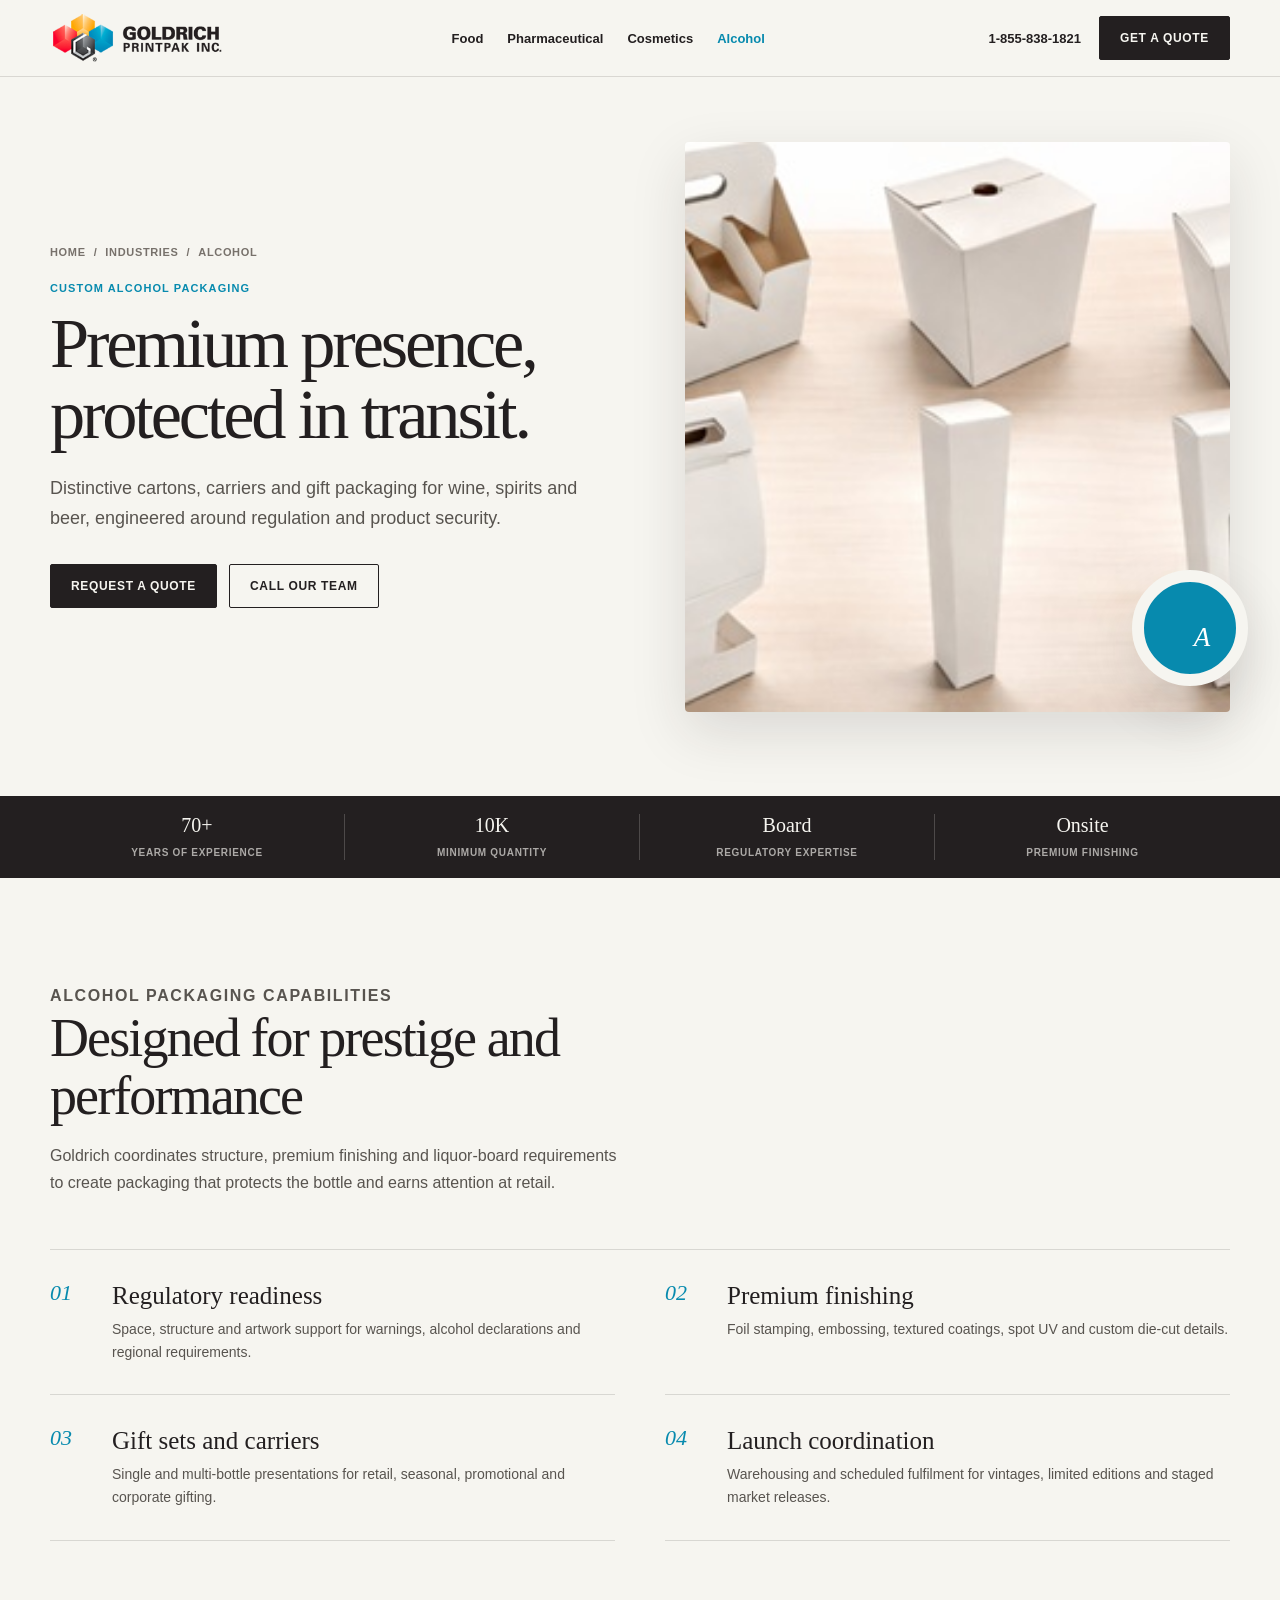
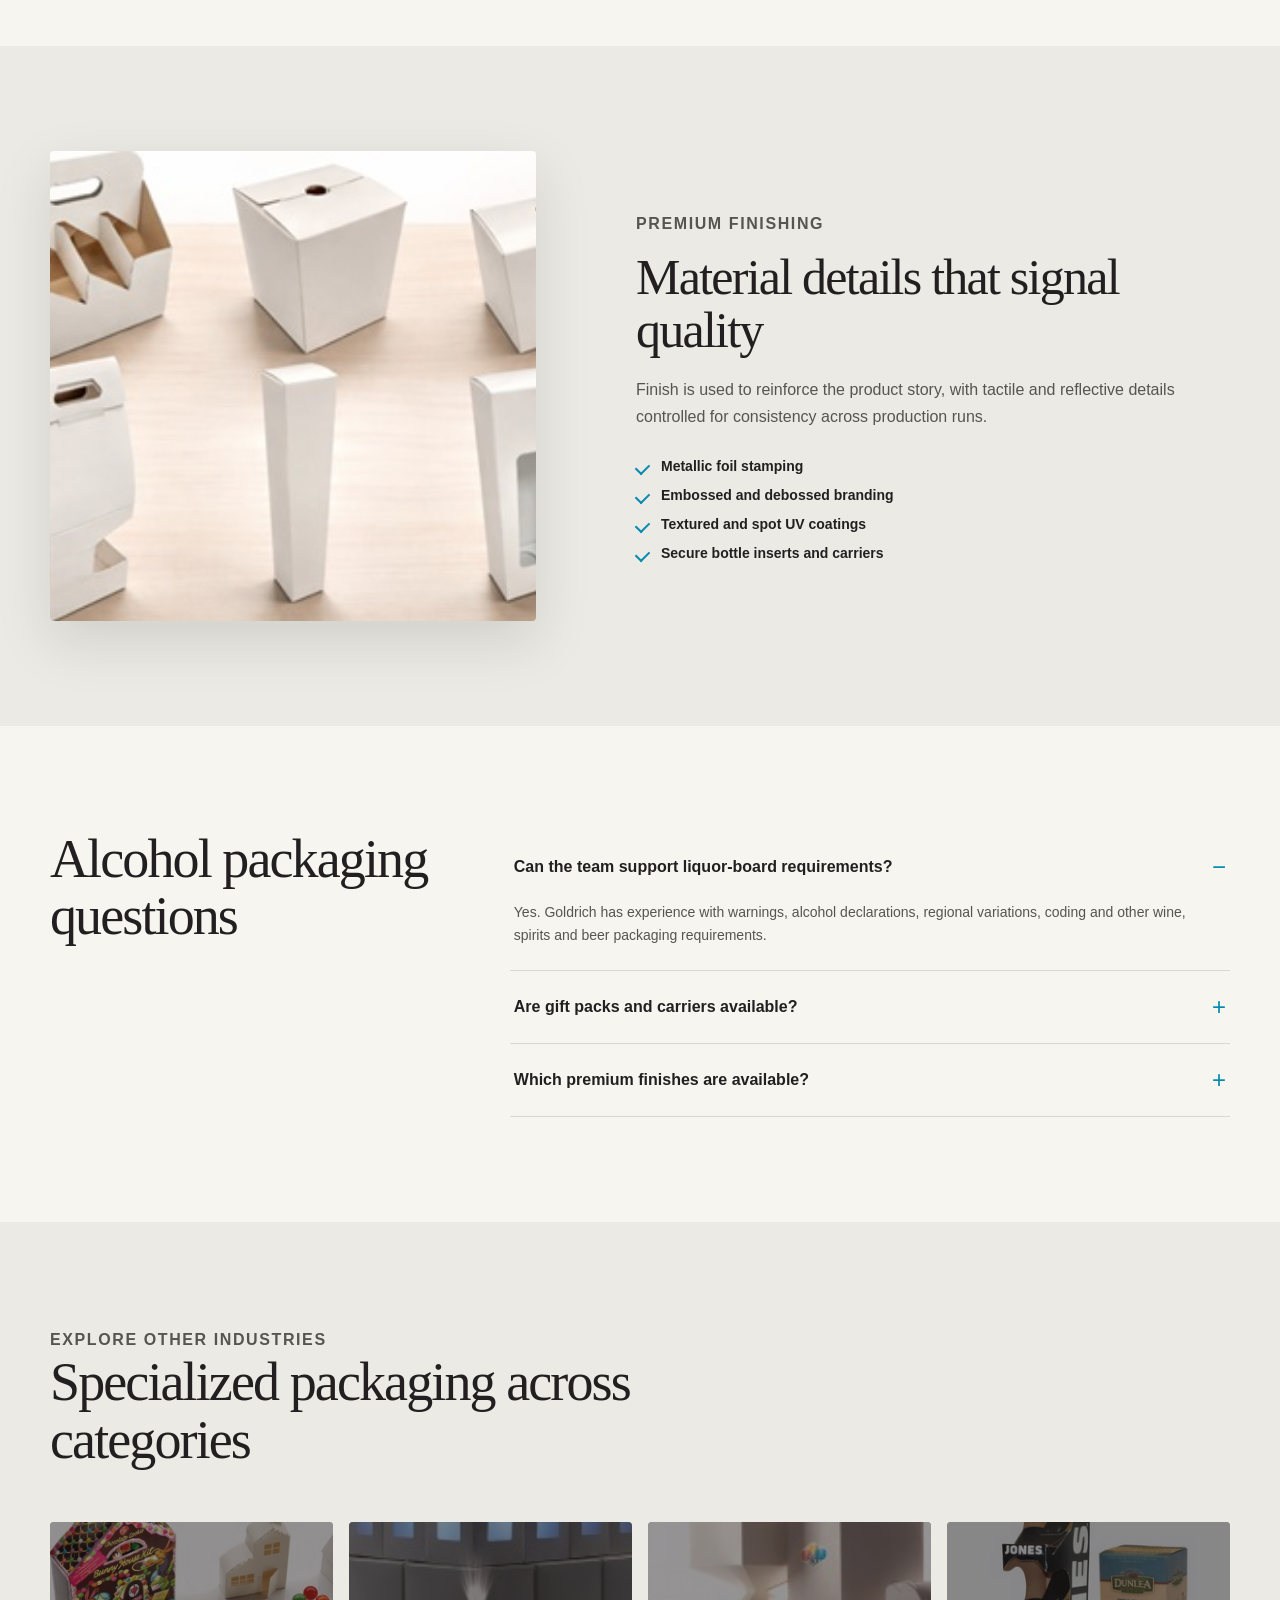
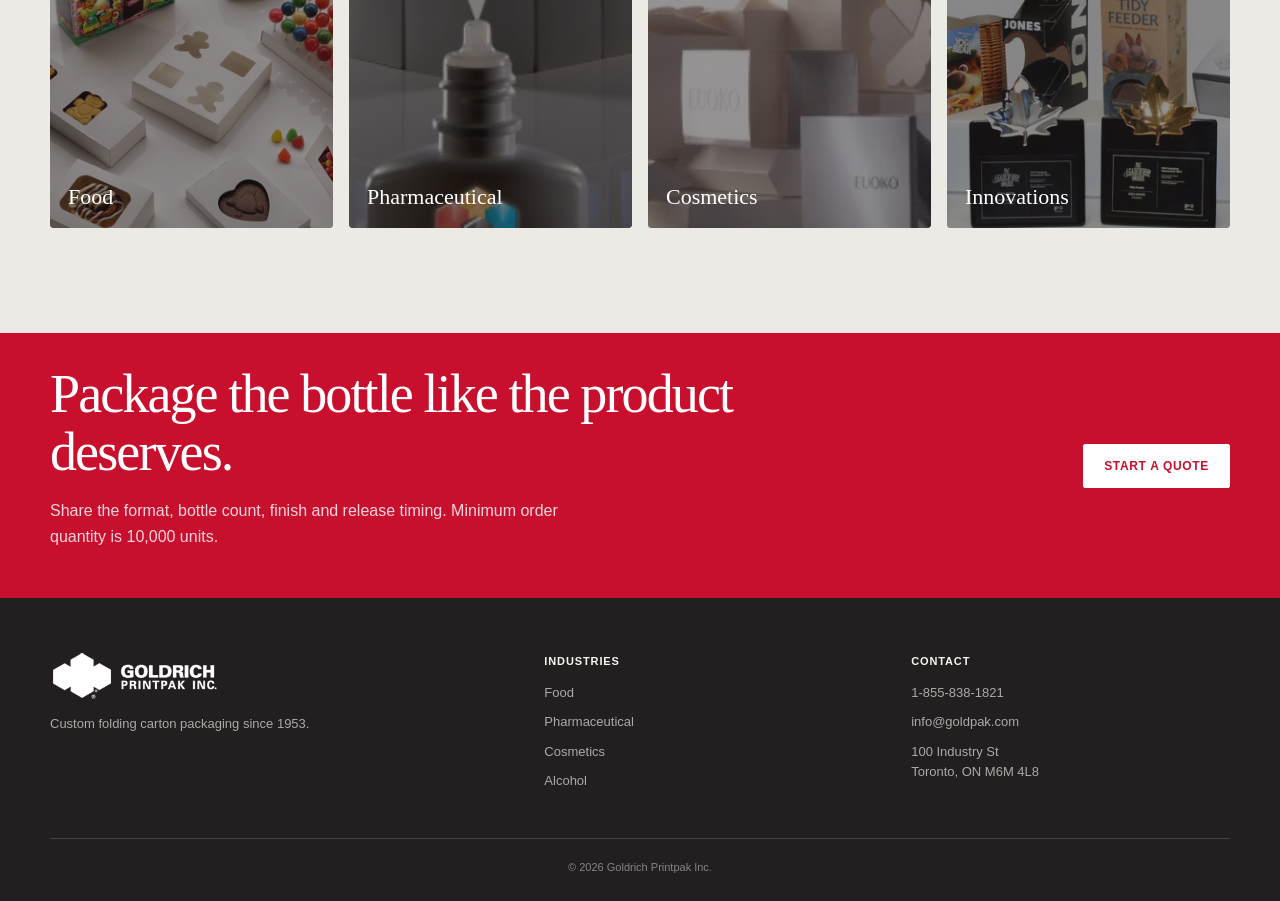
==== industries/alcohol.html @ 0e59e4ad "Add dedicated industry pages" ====
<!doctype html><html lang="en"><head><meta charset="utf-8"><meta name="viewport" content="width=device-width,initial-scale=1"><meta name="description" content="Premium custom wine, spirits and beer cartons, carriers and gift packaging from Goldrich Printpak in Toronto."><title>Alcohol Packaging | Goldrich Printpak</title><link rel="stylesheet" href="industry.css"></head><body>
<header class="header"><div class="shell nav"><a href="../index.html" aria-label="Goldrich Printpak home"><img class="logo" src="../assets/logo.jpg" alt="Goldrich Printpak Inc." width="300" height="90"></a><nav class="links" aria-label="Industry navigation"><a href="food.html">Food</a><a href="pharmaceutical.html">Pharmaceutical</a><a href="cosmetics.html">Cosmetics</a><a class="current" href="alcohol.html">Alcohol</a></nav><div class="actions"><a class="phone" href="tel:18558381821">1-855-838-1821</a><a class="button" href="../index.html#quote">Get a quote</a><button class="menu" type="button" aria-label="Open navigation" aria-expanded="false"><span></span><span></span><span></span></button></div></div></header>
<main><section class="industry-hero"><div class="shell hero-grid"><div><div class="breadcrumb"><a href="../index.html">Home</a><span>/</span><a href="../index.html#industries">Industries</a><span>/</span><span>Alcohol</span></div><p class="kicker">Custom alcohol packaging</p><h1>Premium presence, protected in transit.</h1><p class="lead">Distinctive cartons, carriers and gift packaging for wine, spirits and beer, engineered around regulation and product security.</p><div class="hero-actions"><a class="button" href="../index.html#quote">Request a quote</a><a class="button outline" href="tel:18558381821">Call our team</a></div></div><div class="hero-media"><img src="../assets/alcohol_packaging.jpg" alt="Goldrich custom alcohol packaging" width="474" height="242"><span class="hero-note">A</span></div></div></section>
<section class="proof"><div class="shell"><div class="proof-item"><strong>70+</strong><span>Years of experience</span></div><div class="proof-item"><strong>10K</strong><span>Minimum quantity</span></div><div class="proof-item"><strong>Board</strong><span>Regulatory expertise</span></div><div class="proof-item"><strong>Onsite</strong><span>Premium finishing</span></div></div></section>
<section class="section"><div class="shell"><div class="section-head"><p class="eyebrow">Alcohol packaging capabilities</p><h2>Designed for prestige and performance</h2><p>Goldrich coordinates structure, premium finishing and liquor-board requirements to create packaging that protects the bottle and earns attention at retail.</p></div><div class="capabilities"><article class="capability"><span class="number">01</span><div><h3>Regulatory readiness</h3><p>Space, structure and artwork support for warnings, alcohol declarations and regional requirements.</p></div></article><article class="capability"><span class="number">02</span><div><h3>Premium finishing</h3><p>Foil stamping, embossing, textured coatings, spot UV and custom die-cut details.</p></div></article><article class="capability"><span class="number">03</span><div><h3>Gift sets and carriers</h3><p>Single and multi-bottle presentations for retail, seasonal, promotional and corporate gifting.</p></div></article><article class="capability"><span class="number">04</span><div><h3>Launch coordination</h3><p>Warehousing and scheduled fulfilment for vintages, limited editions and staged market releases.</p></div></article></div></div></section>
<section class="section soft"><div class="shell feature"><img src="../assets/alcohol_packaging.jpg" alt="Printed folding carton for an alcohol product" width="474" height="242" loading="lazy"><div class="feature-copy"><p class="eyebrow">Premium finishing</p><h2>Material details that signal quality</h2><p>Finish is used to reinforce the product story, with tactile and reflective details controlled for consistency across production runs.</p><ul class="check-list"><li>Metallic foil stamping</li><li>Embossed and debossed branding</li><li>Textured and spot UV coatings</li><li>Secure bottle inserts and carriers</li></ul></div></div></section>
<section class="section"><div class="shell faq-grid"><h2>Alcohol packaging questions</h2><div class="faqs"><details open><summary>Can the team support liquor-board requirements?</summary><p>Yes. Goldrich has experience with warnings, alcohol declarations, regional variations, coding and other wine, spirits and beer packaging requirements.</p></details><details><summary>Are gift packs and carriers available?</summary><p>Yes. Options include single and multi-bottle cartons, carriers, seasonal gift sets and promotional packaging designed for product security.</p></details><details><summary>Which premium finishes are available?</summary><p>Capabilities include embossing, debossing, foil stamping, textured coatings, spot UV and custom die-cut structures.</p></details></div></div></section>
<section class="section soft"><div class="shell"><div class="section-head"><p class="eyebrow">Explore other industries</p><h2>Specialized packaging across categories</h2></div><div class="related"><a href="food.html"><img src="../assets/food-showcase.png" alt="Food packaging"><span>Food</span></a><a href="pharmaceutical.html"><img src="../assets/pharmaceutical_packaging.jpg" alt="Pharmaceutical packaging"><span>Pharmaceutical</span></a><a href="cosmetics.html"><img src="../assets/cosmetics_packaging.jpg" alt="Cosmetics packaging"><span>Cosmetics</span></a><a href="../index.html#innovations"><img src="../assets/awards-showcase.png" alt="Award-winning packaging"><span>Innovations</span></a></div></div></section>
<section class="cta"><div class="shell"><div><h2>Package the bottle like the product deserves.</h2><p>Share the format, bottle count, finish and release timing. Minimum order quantity is 10,000 units.</p></div><a class="button" href="../index.html#quote">Start a quote</a></div></section></main>
<footer><div class="shell"><div class="footer-grid"><div class="footer-brand"><img class="footer-logo" src="../assets/logo.jpg" alt="Goldrich Printpak"><p>Custom folding carton packaging since 1953.</p></div><div><h3>Industries</h3><a href="food.html">Food</a><a href="pharmaceutical.html">Pharmaceutical</a><a href="cosmetics.html">Cosmetics</a><a href="alcohol.html">Alcohol</a></div><div><h3>Contact</h3><a href="tel:18558381821">1-855-838-1821</a><a href="mailto:info@goldpak.com">info@goldpak.com</a><address>100 Industry St<br>Toronto, ON M6M 4L8</address></div></div><div class="copyright">© <span id="year"></span> Goldrich Printpak Inc.</div></div></footer><script src="industry.js"></script></body></html>
---- industries/industry.css ----
:root{--ink:#231f20;--muted:#58544f;--paper:#f6f5f0;--soft:#ebeae4;--white:#fdfcf9;--cyan:#078aae;--amber:#e99a1a;--red:#c8102e;--line:rgba(35,31,32,.14);--max:1180px;--shadow:0 20px 55px rgba(35,31,32,.13)}
*{box-sizing:border-box}html{scroll-behavior:smooth;scroll-padding-top:88px}body{margin:0;background:var(--paper);color:var(--ink);font-family:Arial,"Helvetica Neue",sans-serif;-webkit-font-smoothing:antialiased}img{display:block;max-width:100%}a{color:inherit;text-decoration:none}button{font:inherit}::selection{background:var(--amber);color:var(--ink)}:focus-visible{outline:3px solid var(--cyan);outline-offset:3px}.shell{width:min(calc(100% - 80px),var(--max));margin-inline:auto}
.header{position:fixed;inset:0 0 auto;z-index:20;border-bottom:1px solid var(--line);background:rgba(246,245,240,.94);backdrop-filter:blur(12px);transition:transform .36s cubic-bezier(.16,1,.3,1),box-shadow .25s}.header.hidden{transform:translateY(calc(-100% - 2px))}.header.scrolled{box-shadow:0 8px 26px rgba(35,31,32,.08)}.nav{height:76px;display:grid;grid-template-columns:auto 1fr auto;align-items:center;gap:32px}.logo{width:178px;height:54px;object-fit:contain;object-position:left}.links{display:flex;justify-content:center;gap:24px}.links a,.phone{font-size:13px;font-weight:700}.links a:hover,.links a.current{color:var(--cyan)}.actions{display:flex;align-items:center;gap:18px}.button{display:inline-flex;min-height:44px;align-items:center;justify-content:center;border:1.5px solid var(--ink);border-radius:2px;background:var(--ink);padding:0 20px;color:var(--paper);font-size:12px;font-weight:800;letter-spacing:.055em;text-transform:uppercase;white-space:nowrap;transition:.2s}.button:hover{border-color:var(--cyan);background:var(--cyan)}.menu{display:none;width:44px;height:44px;border:1px solid var(--line);background:transparent}.menu span{display:block;width:20px;height:2px;margin:4px auto;background:var(--ink)}
.breadcrumb{display:flex;gap:8px;margin-bottom:24px;color:#77716b;font-size:11px;font-weight:700;letter-spacing:.06em;text-transform:uppercase}.breadcrumb a:hover{color:var(--cyan)}.industry-hero{padding:142px 0 84px}.hero-grid{display:grid;grid-template-columns:1fr 1fr;align-items:center;gap:clamp(48px,7vw,92px)}.kicker{margin:0 0 14px;color:var(--cyan);font-size:11px;font-weight:800;letter-spacing:.1em;text-transform:uppercase}h1{max-width:660px;margin:0 0 24px;font-family:Georgia,serif;font-size:clamp(48px,5.5vw,74px);font-weight:400;letter-spacing:-.045em;line-height:1.01}.lead{max-width:59ch;margin:0 0 30px;color:var(--muted);font-size:18px;line-height:1.65}.hero-actions{display:flex;flex-wrap:wrap;gap:12px}.button.outline{background:transparent;color:var(--ink)}.button.outline:hover{background:rgba(35,31,32,.06);border-color:var(--ink)}.hero-media{position:relative}.hero-media img{width:100%;height:570px;border-radius:4px;object-fit:cover;box-shadow:var(--shadow)}.hero-media:after{content:"";position:absolute;right:-18px;bottom:26px;width:92px;height:92px;border:12px solid var(--paper);border-radius:50%;background:var(--cyan);box-shadow:var(--shadow)}.hero-note{position:absolute;z-index:1;right:7px;bottom:59px;width:42px;color:white;font-family:Georgia,serif;font-size:27px;font-style:italic;text-align:center}
.proof{background:var(--ink);color:var(--paper)}.proof .shell{min-height:82px;display:grid;grid-template-columns:repeat(4,1fr);align-items:center}.proof-item{border-right:1px solid rgba(246,245,240,.2);padding:0 26px;text-align:center}.proof-item:last-child{border:0}.proof strong{display:block;margin-bottom:5px;font-family:Georgia,serif;font-size:20px;font-weight:400}.proof span{color:rgba(246,245,240,.65);font-size:10px;font-weight:700;letter-spacing:.07em;text-transform:uppercase}
.section{padding:105px 0}.section.soft{background:var(--soft)}.section-head{max-width:740px;margin-bottom:52px}.eyebrow{margin:0 0 14px;color:var(--cyan);font-size:11px;font-weight:800;letter-spacing:.1em;text-transform:uppercase}h2{margin:0 0 18px;font-family:Georgia,serif;font-size:clamp(38px,4.5vw,54px);font-weight:400;letter-spacing:-.035em;line-height:1.07}.section-head p{max-width:64ch;margin:0;color:var(--muted);font-size:16px;line-height:1.68}.capabilities{display:grid;grid-template-columns:repeat(2,1fr);gap:0 50px;border-top:1px solid var(--line)}.capability{display:grid;grid-template-columns:46px 1fr;gap:16px;border-bottom:1px solid var(--line);padding:30px 0}.number{color:var(--cyan);font-family:Georgia,serif;font-size:22px;font-style:italic}.capability h3{margin:2px 0 8px;font-family:Georgia,serif;font-size:25px;font-weight:400}.capability p{margin:0;color:var(--muted);font-size:14px;line-height:1.65}
.feature{display:grid;grid-template-columns:.9fr 1.1fr;align-items:center;gap:clamp(50px,8vw,100px)}.feature img{width:100%;height:470px;border-radius:4px;object-fit:cover;box-shadow:var(--shadow)}.feature-copy h2{font-size:clamp(38px,4vw,50px)}.feature-copy>p{color:var(--muted);font-size:16px;line-height:1.7}.check-list{display:grid;gap:13px;margin:28px 0 0;padding:0;list-style:none}.check-list li{position:relative;padding-left:25px;font-size:14px;font-weight:700}.check-list li:before{content:"";position:absolute;top:5px;left:0;width:11px;height:7px;border-bottom:2px solid var(--cyan);border-left:2px solid var(--cyan);transform:rotate(-45deg)}
.faq-grid{display:grid;grid-template-columns:.7fr 1.3fr;gap:72px}.faq-grid h2{position:sticky;top:110px}.faqs details{border-bottom:1px solid var(--line)}.faqs summary{display:flex;align-items:center;justify-content:space-between;gap:20px;padding:22px 4px;font-size:16px;font-weight:700;cursor:pointer;list-style:none}.faqs summary::-webkit-details-marker{display:none}.faqs summary:after{content:"+";color:var(--cyan);font-size:24px;font-weight:400}.faqs details[open] summary:after{content:"−"}.faqs p{margin:-2px 0 22px;padding:0 40px 0 4px;color:var(--muted);font-size:14px;line-height:1.7}
.related{display:grid;grid-template-columns:repeat(4,1fr);gap:16px}.related a{position:relative;min-height:165px;overflow:hidden;border-radius:4px;background:var(--ink);color:white}.related img{width:100%;height:100%;object-fit:cover;opacity:.52;transition:transform .5s,opacity .3s}.related a:hover img{transform:scale(1.04);opacity:.4}.related span{position:absolute;right:18px;bottom:18px;left:18px;font-family:Georgia,serif;font-size:22px}
.cta{background:var(--red);color:white}.cta .shell{min-height:265px;display:flex;align-items:center;justify-content:space-between;gap:60px}.cta h2{max-width:710px;margin:0;color:white}.cta p{max-width:560px;color:rgba(255,255,255,.82);line-height:1.6}.cta .button{border-color:white;background:white;color:var(--red)}.cta .button:hover{background:transparent;color:white}
footer{background:var(--ink);padding:52px 0 28px;color:var(--paper)}.footer-grid{display:grid;grid-template-columns:1.4fr 1fr 1fr;gap:48px}.footer-logo{width:174px;height:52px;object-fit:contain;object-position:left;filter:brightness(0) invert(1);margin-bottom:12px}.footer-grid p,.footer-grid a,.footer-grid address{display:block;margin:0 0 9px;color:rgba(246,245,240,.65);font-size:13px;font-style:normal;line-height:1.55}.footer-grid h3{margin:5px 0 16px;color:var(--paper);font-size:11px;letter-spacing:.08em;text-transform:uppercase}.copyright{margin-top:38px;border-top:1px solid rgba(246,245,240,.16);padding-top:22px;color:rgba(246,245,240,.48);font-size:11px;text-align:center}
@media(max-width:980px){.shell{width:min(calc(100% - 48px),var(--max))}.phone{display:none}.hero-grid{gap:40px}.related{grid-template-columns:repeat(2,1fr)}}
@media(max-width:780px){body.menu-open{overflow:hidden}.shell{width:min(calc(100% - 32px),var(--max))}.nav{height:68px;grid-template-columns:1fr auto}.logo{width:148px;height:46px}.menu{display:block}.actions .button{display:none}.links{position:fixed;inset:68px 0 auto;display:grid;gap:0;border-bottom:1px solid var(--line);background:var(--paper);padding:10px 16px 20px;opacity:0;pointer-events:none;transform:translateY(-12px);transition:.25s}.menu-open .links{opacity:1;pointer-events:auto;transform:none}.links a{border-bottom:1px solid var(--line);padding:16px 4px}.industry-hero{padding:110px 0 70px}.hero-grid,.feature,.faq-grid{grid-template-columns:1fr}.hero-media img{height:450px}.proof .shell{grid-template-columns:repeat(2,1fr);padding:12px 0}.proof-item{border-bottom:1px solid rgba(246,245,240,.2);padding:18px 10px}.proof-item:nth-child(2){border-right:0}.proof-item:nth-child(3){border-bottom:0}.section{padding:80px 0}.capabilities{grid-template-columns:1fr}.faq-grid{gap:28px}.faq-grid h2{position:static}.cta .shell{align-items:flex-start;flex-direction:column;padding-block:65px;gap:24px}.footer-grid{grid-template-columns:1fr 1fr}.footer-brand{grid-column:1/-1}}
@media(max-width:520px){h1{font-size:46px}.hero-actions .button{width:100%}.hero-media img{height:360px}.hero-media:after{right:-5px}.capability{grid-template-columns:38px 1fr}.feature img{height:340px}.related{grid-template-columns:1fr 1fr}.related a{min-height:130px}.related span{font-size:18px}.footer-grid{grid-template-columns:1fr}.footer-brand{grid-column:auto}}
@media(prefers-reduced-motion:reduce){html{scroll-behavior:auto}*,*:before,*:after{transition-duration:.01ms!important}}
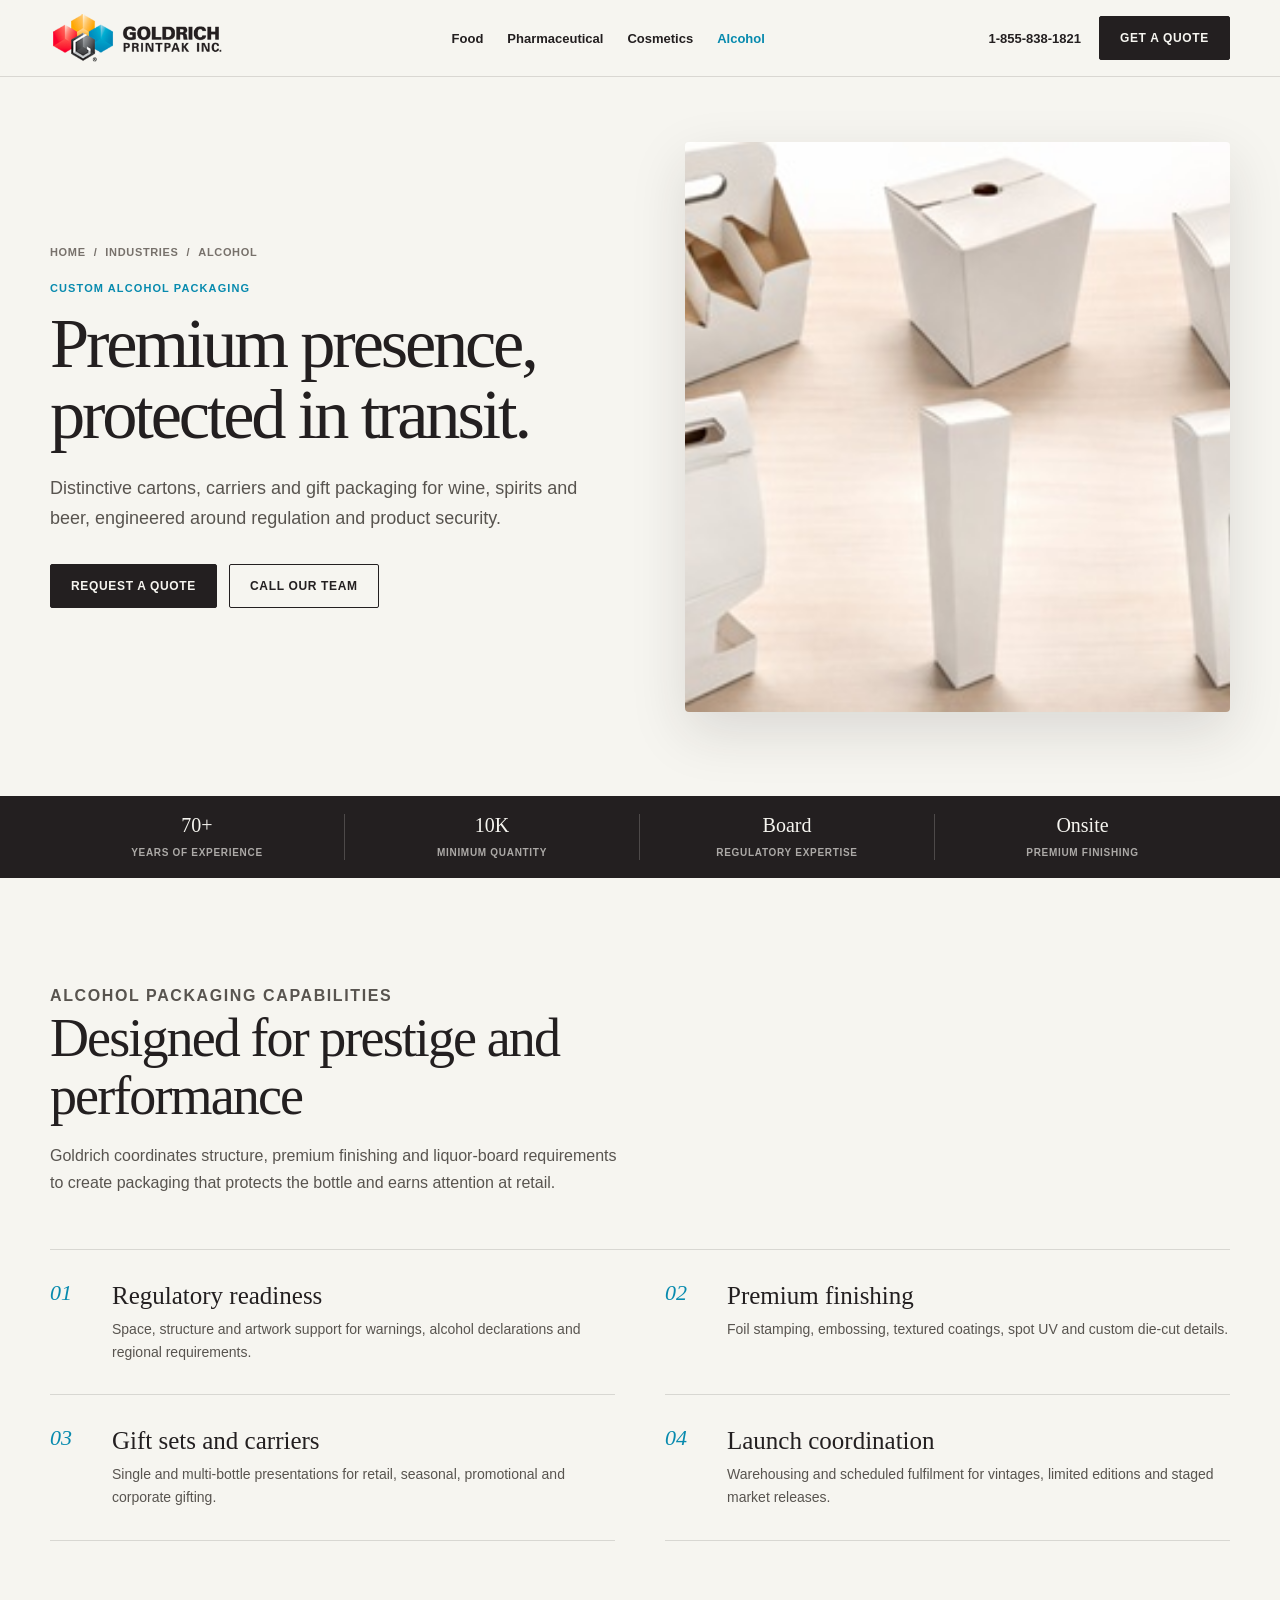
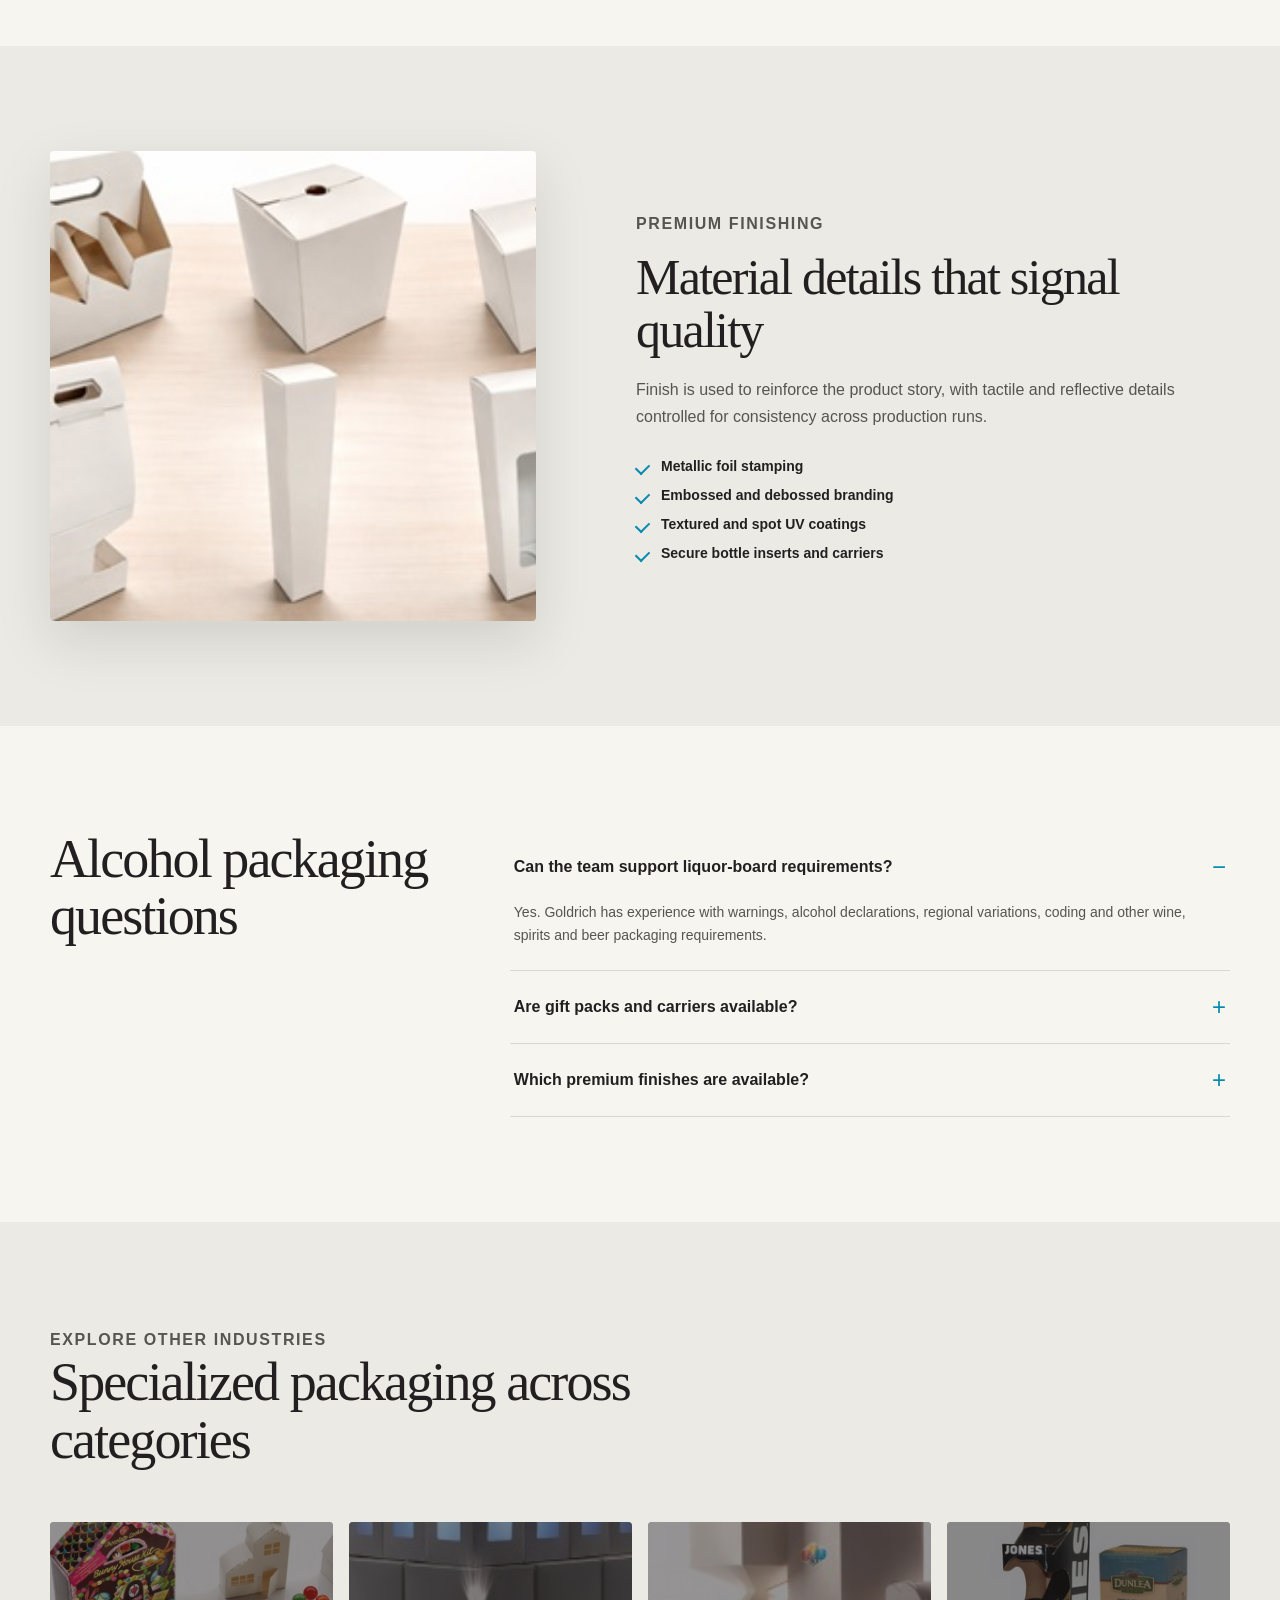
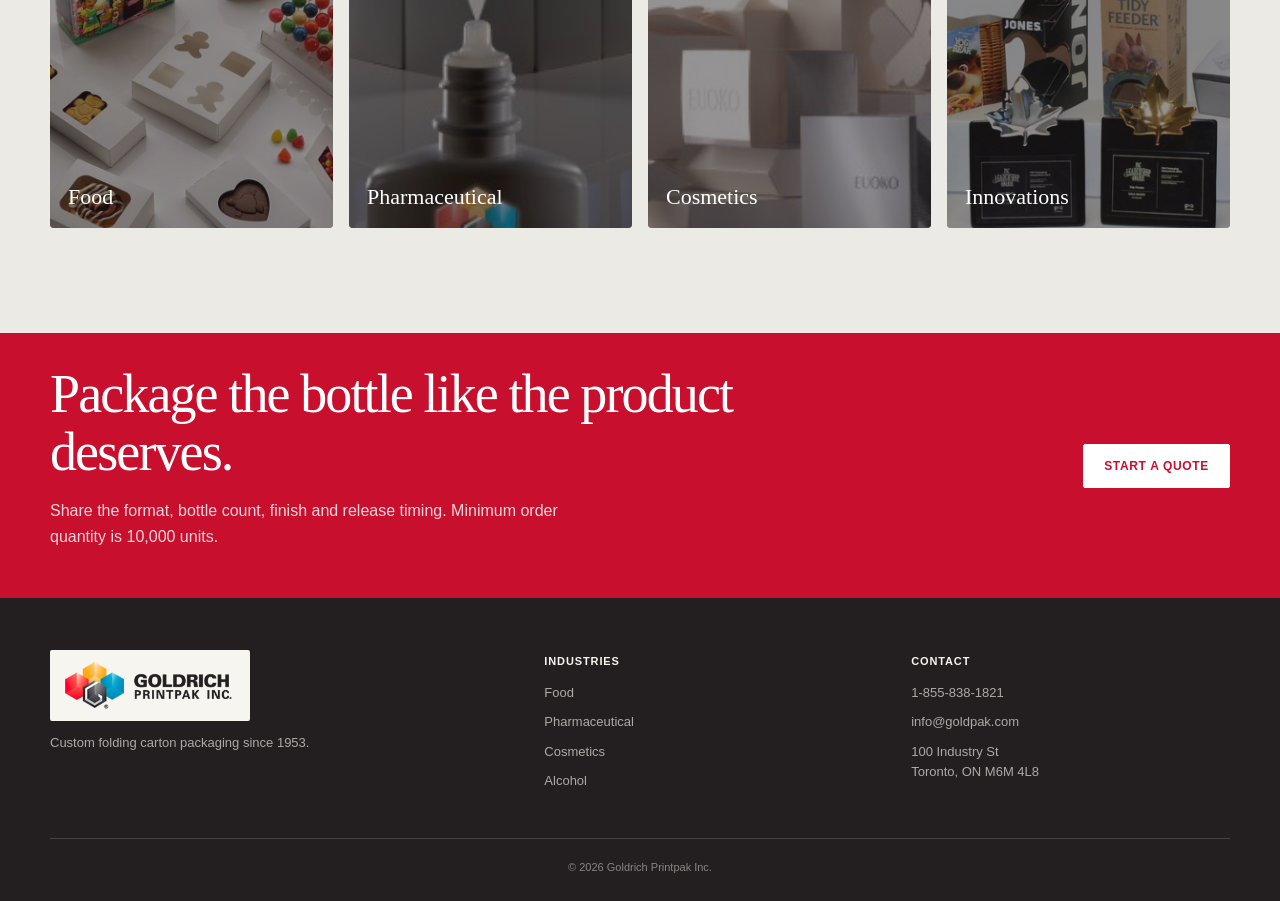
==== commit 831e8dc3: "Remove industry hero badges" ====
--- a/industries/alcohol.html
+++ b/industries/alcohol.html
@@ -1,6 +1,6 @@
 <!doctype html><html lang="en"><head><meta charset="utf-8"><meta name="viewport" content="width=device-width,initial-scale=1"><meta name="description" content="Premium custom wine, spirits and beer cartons, carriers and gift packaging from Goldrich Printpak in Toronto."><title>Alcohol Packaging | Goldrich Printpak</title><link rel="stylesheet" href="industry.css"></head><body>
 <header class="header"><div class="shell nav"><a href="../index.html" aria-label="Goldrich Printpak home"><img class="logo" src="../assets/logo.jpg" alt="Goldrich Printpak Inc." width="300" height="90"></a><nav class="links" aria-label="Industry navigation"><a href="food.html">Food</a><a href="pharmaceutical.html">Pharmaceutical</a><a href="cosmetics.html">Cosmetics</a><a class="current" href="alcohol.html">Alcohol</a></nav><div class="actions"><a class="phone" href="tel:18558381821">1-855-838-1821</a><a class="button" href="../index.html#quote">Get a quote</a><button class="menu" type="button" aria-label="Open navigation" aria-expanded="false"><span></span><span></span><span></span></button></div></div></header>
-<main><section class="industry-hero"><div class="shell hero-grid"><div><div class="breadcrumb"><a href="../index.html">Home</a><span>/</span><a href="../index.html#industries">Industries</a><span>/</span><span>Alcohol</span></div><p class="kicker">Custom alcohol packaging</p><h1>Premium presence, protected in transit.</h1><p class="lead">Distinctive cartons, carriers and gift packaging for wine, spirits and beer, engineered around regulation and product security.</p><div class="hero-actions"><a class="button" href="../index.html#quote">Request a quote</a><a class="button outline" href="tel:18558381821">Call our team</a></div></div><div class="hero-media"><img src="../assets/alcohol_packaging.jpg" alt="Goldrich custom alcohol packaging" width="474" height="242"><span class="hero-note">A</span></div></div></section>
+<main><section class="industry-hero"><div class="shell hero-grid"><div><div class="breadcrumb"><a href="../index.html">Home</a><span>/</span><a href="../index.html#industries">Industries</a><span>/</span><span>Alcohol</span></div><p class="kicker">Custom alcohol packaging</p><h1>Premium presence, protected in transit.</h1><p class="lead">Distinctive cartons, carriers and gift packaging for wine, spirits and beer, engineered around regulation and product security.</p><div class="hero-actions"><a class="button" href="../index.html#quote">Request a quote</a><a class="button outline" href="tel:18558381821">Call our team</a></div></div><div class="hero-media"><img src="../assets/alcohol_packaging.jpg" alt="Goldrich custom alcohol packaging" width="474" height="242"></div></div></section>
 <section class="proof"><div class="shell"><div class="proof-item"><strong>70+</strong><span>Years of experience</span></div><div class="proof-item"><strong>10K</strong><span>Minimum quantity</span></div><div class="proof-item"><strong>Board</strong><span>Regulatory expertise</span></div><div class="proof-item"><strong>Onsite</strong><span>Premium finishing</span></div></div></section>
 <section class="section"><div class="shell"><div class="section-head"><p class="eyebrow">Alcohol packaging capabilities</p><h2>Designed for prestige and performance</h2><p>Goldrich coordinates structure, premium finishing and liquor-board requirements to create packaging that protects the bottle and earns attention at retail.</p></div><div class="capabilities"><article class="capability"><span class="number">01</span><div><h3>Regulatory readiness</h3><p>Space, structure and artwork support for warnings, alcohol declarations and regional requirements.</p></div></article><article class="capability"><span class="number">02</span><div><h3>Premium finishing</h3><p>Foil stamping, embossing, textured coatings, spot UV and custom die-cut details.</p></div></article><article class="capability"><span class="number">03</span><div><h3>Gift sets and carriers</h3><p>Single and multi-bottle presentations for retail, seasonal, promotional and corporate gifting.</p></div></article><article class="capability"><span class="number">04</span><div><h3>Launch coordination</h3><p>Warehousing and scheduled fulfilment for vintages, limited editions and staged market releases.</p></div></article></div></div></section>
 <section class="section soft"><div class="shell feature"><img src="../assets/alcohol_packaging.jpg" alt="Printed folding carton for an alcohol product" width="474" height="242" loading="lazy"><div class="feature-copy"><p class="eyebrow">Premium finishing</p><h2>Material details that signal quality</h2><p>Finish is used to reinforce the product story, with tactile and reflective details controlled for consistency across production runs.</p><ul class="check-list"><li>Metallic foil stamping</li><li>Embossed and debossed branding</li><li>Textured and spot UV coatings</li><li>Secure bottle inserts and carriers</li></ul></div></div></section>
--- a/industries/industry.css
+++ b/industries/industry.css
@@ -1,15 +1,15 @@
 :root{--ink:#231f20;--muted:#58544f;--paper:#f6f5f0;--soft:#ebeae4;--white:#fdfcf9;--cyan:#078aae;--amber:#e99a1a;--red:#c8102e;--line:rgba(35,31,32,.14);--max:1180px;--shadow:0 20px 55px rgba(35,31,32,.13)}
 *{box-sizing:border-box}html{scroll-behavior:smooth;scroll-padding-top:88px}body{margin:0;background:var(--paper);color:var(--ink);font-family:Arial,"Helvetica Neue",sans-serif;-webkit-font-smoothing:antialiased}img{display:block;max-width:100%}a{color:inherit;text-decoration:none}button{font:inherit}::selection{background:var(--amber);color:var(--ink)}:focus-visible{outline:3px solid var(--cyan);outline-offset:3px}.shell{width:min(calc(100% - 80px),var(--max));margin-inline:auto}
-.header{position:fixed;inset:0 0 auto;z-index:20;border-bottom:1px solid var(--line);background:rgba(246,245,240,.94);backdrop-filter:blur(12px);transition:transform .36s cubic-bezier(.16,1,.3,1),box-shadow .25s}.header.hidden{transform:translateY(calc(-100% - 2px))}.header.scrolled{box-shadow:0 8px 26px rgba(35,31,32,.08)}.nav{height:76px;display:grid;grid-template-columns:auto 1fr auto;align-items:center;gap:32px}.logo{width:178px;height:54px;object-fit:contain;object-position:left}.links{display:flex;justify-content:center;gap:24px}.links a,.phone{font-size:13px;font-weight:700}.links a:hover,.links a.current{color:var(--cyan)}.actions{display:flex;align-items:center;gap:18px}.button{display:inline-flex;min-height:44px;align-items:center;justify-content:center;border:1.5px solid var(--ink);border-radius:2px;background:var(--ink);padding:0 20px;color:var(--paper);font-size:12px;font-weight:800;letter-spacing:.055em;text-transform:uppercase;white-space:nowrap;transition:.2s}.button:hover{border-color:var(--cyan);background:var(--cyan)}.menu{display:none;width:44px;height:44px;border:1px solid var(--line);background:transparent}.menu span{display:block;width:20px;height:2px;margin:4px auto;background:var(--ink)}
-.breadcrumb{display:flex;gap:8px;margin-bottom:24px;color:#77716b;font-size:11px;font-weight:700;letter-spacing:.06em;text-transform:uppercase}.breadcrumb a:hover{color:var(--cyan)}.industry-hero{padding:142px 0 84px}.hero-grid{display:grid;grid-template-columns:1fr 1fr;align-items:center;gap:clamp(48px,7vw,92px)}.kicker{margin:0 0 14px;color:var(--cyan);font-size:11px;font-weight:800;letter-spacing:.1em;text-transform:uppercase}h1{max-width:660px;margin:0 0 24px;font-family:Georgia,serif;font-size:clamp(48px,5.5vw,74px);font-weight:400;letter-spacing:-.045em;line-height:1.01}.lead{max-width:59ch;margin:0 0 30px;color:var(--muted);font-size:18px;line-height:1.65}.hero-actions{display:flex;flex-wrap:wrap;gap:12px}.button.outline{background:transparent;color:var(--ink)}.button.outline:hover{background:rgba(35,31,32,.06);border-color:var(--ink)}.hero-media{position:relative}.hero-media img{width:100%;height:570px;border-radius:4px;object-fit:cover;box-shadow:var(--shadow)}.hero-media:after{content:"";position:absolute;right:-18px;bottom:26px;width:92px;height:92px;border:12px solid var(--paper);border-radius:50%;background:var(--cyan);box-shadow:var(--shadow)}.hero-note{position:absolute;z-index:1;right:7px;bottom:59px;width:42px;color:white;font-family:Georgia,serif;font-size:27px;font-style:italic;text-align:center}
+.header{position:fixed;inset:0 0 auto;z-index:20;border-bottom:1px solid var(--line);background:rgba(246,245,240,.94);backdrop-filter:blur(12px);transition:transform .36s cubic-bezier(.16,1,.3,1),box-shadow .25s}.header.hidden{transform:translateY(calc(-100% - 2px))}.header.scrolled{box-shadow:0 8px 26px rgba(35,31,32,.08)}.nav{height:76px;display:grid;grid-template-columns:auto 1fr auto;align-items:center;gap:32px}.logo{width:178px;height:auto}.links{display:flex;justify-content:center;gap:24px}.links a,.phone{font-size:13px;font-weight:700}.links a:hover,.links a.current{color:var(--cyan)}.actions{display:flex;align-items:center;gap:18px}.button{display:inline-flex;min-height:44px;align-items:center;justify-content:center;border:1.5px solid var(--ink);border-radius:2px;background:var(--ink);padding:0 20px;color:var(--paper);font-size:12px;font-weight:800;letter-spacing:.055em;text-transform:uppercase;white-space:nowrap;transition:.2s}.button:hover{border-color:var(--cyan);background:var(--cyan)}.menu{display:none;width:44px;height:44px;border:1px solid var(--line);background:transparent}.menu span{display:block;width:20px;height:2px;margin:4px auto;background:var(--ink)}
+.breadcrumb{display:flex;gap:8px;margin-bottom:24px;color:#77716b;font-size:11px;font-weight:700;letter-spacing:.06em;text-transform:uppercase}.breadcrumb a:hover{color:var(--cyan)}.industry-hero{padding:142px 0 84px}.hero-grid{display:grid;grid-template-columns:1fr 1fr;align-items:center;gap:clamp(48px,7vw,92px)}.kicker{margin:0 0 14px;color:var(--cyan);font-size:11px;font-weight:800;letter-spacing:.1em;text-transform:uppercase}h1{max-width:660px;margin:0 0 24px;font-family:Georgia,serif;font-size:clamp(48px,5.5vw,74px);font-weight:400;letter-spacing:-.045em;line-height:1.01}.lead{max-width:59ch;margin:0 0 30px;color:var(--muted);font-size:18px;line-height:1.65}.hero-actions{display:flex;flex-wrap:wrap;gap:12px}.button.outline{background:transparent;color:var(--ink)}.button.outline:hover{background:rgba(35,31,32,.06);border-color:var(--ink)}.hero-media img{width:100%;height:570px;border-radius:4px;object-fit:cover;box-shadow:var(--shadow)}
 .proof{background:var(--ink);color:var(--paper)}.proof .shell{min-height:82px;display:grid;grid-template-columns:repeat(4,1fr);align-items:center}.proof-item{border-right:1px solid rgba(246,245,240,.2);padding:0 26px;text-align:center}.proof-item:last-child{border:0}.proof strong{display:block;margin-bottom:5px;font-family:Georgia,serif;font-size:20px;font-weight:400}.proof span{color:rgba(246,245,240,.65);font-size:10px;font-weight:700;letter-spacing:.07em;text-transform:uppercase}
 .section{padding:105px 0}.section.soft{background:var(--soft)}.section-head{max-width:740px;margin-bottom:52px}.eyebrow{margin:0 0 14px;color:var(--cyan);font-size:11px;font-weight:800;letter-spacing:.1em;text-transform:uppercase}h2{margin:0 0 18px;font-family:Georgia,serif;font-size:clamp(38px,4.5vw,54px);font-weight:400;letter-spacing:-.035em;line-height:1.07}.section-head p{max-width:64ch;margin:0;color:var(--muted);font-size:16px;line-height:1.68}.capabilities{display:grid;grid-template-columns:repeat(2,1fr);gap:0 50px;border-top:1px solid var(--line)}.capability{display:grid;grid-template-columns:46px 1fr;gap:16px;border-bottom:1px solid var(--line);padding:30px 0}.number{color:var(--cyan);font-family:Georgia,serif;font-size:22px;font-style:italic}.capability h3{margin:2px 0 8px;font-family:Georgia,serif;font-size:25px;font-weight:400}.capability p{margin:0;color:var(--muted);font-size:14px;line-height:1.65}
 .feature{display:grid;grid-template-columns:.9fr 1.1fr;align-items:center;gap:clamp(50px,8vw,100px)}.feature img{width:100%;height:470px;border-radius:4px;object-fit:cover;box-shadow:var(--shadow)}.feature-copy h2{font-size:clamp(38px,4vw,50px)}.feature-copy>p{color:var(--muted);font-size:16px;line-height:1.7}.check-list{display:grid;gap:13px;margin:28px 0 0;padding:0;list-style:none}.check-list li{position:relative;padding-left:25px;font-size:14px;font-weight:700}.check-list li:before{content:"";position:absolute;top:5px;left:0;width:11px;height:7px;border-bottom:2px solid var(--cyan);border-left:2px solid var(--cyan);transform:rotate(-45deg)}
 .faq-grid{display:grid;grid-template-columns:.7fr 1.3fr;gap:72px}.faq-grid h2{position:sticky;top:110px}.faqs details{border-bottom:1px solid var(--line)}.faqs summary{display:flex;align-items:center;justify-content:space-between;gap:20px;padding:22px 4px;font-size:16px;font-weight:700;cursor:pointer;list-style:none}.faqs summary::-webkit-details-marker{display:none}.faqs summary:after{content:"+";color:var(--cyan);font-size:24px;font-weight:400}.faqs details[open] summary:after{content:"−"}.faqs p{margin:-2px 0 22px;padding:0 40px 0 4px;color:var(--muted);font-size:14px;line-height:1.7}
 .related{display:grid;grid-template-columns:repeat(4,1fr);gap:16px}.related a{position:relative;min-height:165px;overflow:hidden;border-radius:4px;background:var(--ink);color:white}.related img{width:100%;height:100%;object-fit:cover;opacity:.52;transition:transform .5s,opacity .3s}.related a:hover img{transform:scale(1.04);opacity:.4}.related span{position:absolute;right:18px;bottom:18px;left:18px;font-family:Georgia,serif;font-size:22px}
 .cta{background:var(--red);color:white}.cta .shell{min-height:265px;display:flex;align-items:center;justify-content:space-between;gap:60px}.cta h2{max-width:710px;margin:0;color:white}.cta p{max-width:560px;color:rgba(255,255,255,.82);line-height:1.6}.cta .button{border-color:white;background:white;color:var(--red)}.cta .button:hover{background:transparent;color:white}
-footer{background:var(--ink);padding:52px 0 28px;color:var(--paper)}.footer-grid{display:grid;grid-template-columns:1.4fr 1fr 1fr;gap:48px}.footer-logo{width:174px;height:52px;object-fit:contain;object-position:left;filter:brightness(0) invert(1);margin-bottom:12px}.footer-grid p,.footer-grid a,.footer-grid address{display:block;margin:0 0 9px;color:rgba(246,245,240,.65);font-size:13px;font-style:normal;line-height:1.55}.footer-grid h3{margin:5px 0 16px;color:var(--paper);font-size:11px;letter-spacing:.08em;text-transform:uppercase}.copyright{margin-top:38px;border-top:1px solid rgba(246,245,240,.16);padding-top:22px;color:rgba(246,245,240,.48);font-size:11px;text-align:center}
+footer{background:var(--ink);padding:52px 0 28px;color:var(--paper)}.footer-grid{display:grid;grid-template-columns:1.4fr 1fr 1fr;gap:48px}.footer-logo{width:200px;height:auto;margin-bottom:12px;border-radius:2px;background:var(--paper);padding:9px 12px}.footer-grid p,.footer-grid a,.footer-grid address{display:block;margin:0 0 9px;color:rgba(246,245,240,.65);font-size:13px;font-style:normal;line-height:1.55}.footer-grid h3{margin:5px 0 16px;color:var(--paper);font-size:11px;letter-spacing:.08em;text-transform:uppercase}.copyright{margin-top:38px;border-top:1px solid rgba(246,245,240,.16);padding-top:22px;color:rgba(246,245,240,.48);font-size:11px;text-align:center}
 @media(max-width:980px){.shell{width:min(calc(100% - 48px),var(--max))}.phone{display:none}.hero-grid{gap:40px}.related{grid-template-columns:repeat(2,1fr)}}
-@media(max-width:780px){body.menu-open{overflow:hidden}.shell{width:min(calc(100% - 32px),var(--max))}.nav{height:68px;grid-template-columns:1fr auto}.logo{width:148px;height:46px}.menu{display:block}.actions .button{display:none}.links{position:fixed;inset:68px 0 auto;display:grid;gap:0;border-bottom:1px solid var(--line);background:var(--paper);padding:10px 16px 20px;opacity:0;pointer-events:none;transform:translateY(-12px);transition:.25s}.menu-open .links{opacity:1;pointer-events:auto;transform:none}.links a{border-bottom:1px solid var(--line);padding:16px 4px}.industry-hero{padding:110px 0 70px}.hero-grid,.feature,.faq-grid{grid-template-columns:1fr}.hero-media img{height:450px}.proof .shell{grid-template-columns:repeat(2,1fr);padding:12px 0}.proof-item{border-bottom:1px solid rgba(246,245,240,.2);padding:18px 10px}.proof-item:nth-child(2){border-right:0}.proof-item:nth-child(3){border-bottom:0}.section{padding:80px 0}.capabilities{grid-template-columns:1fr}.faq-grid{gap:28px}.faq-grid h2{position:static}.cta .shell{align-items:flex-start;flex-direction:column;padding-block:65px;gap:24px}.footer-grid{grid-template-columns:1fr 1fr}.footer-brand{grid-column:1/-1}}
-@media(max-width:520px){h1{font-size:46px}.hero-actions .button{width:100%}.hero-media img{height:360px}.hero-media:after{right:-5px}.capability{grid-template-columns:38px 1fr}.feature img{height:340px}.related{grid-template-columns:1fr 1fr}.related a{min-height:130px}.related span{font-size:18px}.footer-grid{grid-template-columns:1fr}.footer-brand{grid-column:auto}}
+@media(max-width:780px){body.menu-open{overflow:hidden}.shell{width:min(calc(100% - 32px),var(--max))}.nav{height:68px;grid-template-columns:1fr auto}.logo{width:148px;height:auto}.menu{display:block}.actions .button{display:none}.links{position:fixed;inset:68px 0 auto;display:grid;gap:0;border-bottom:1px solid var(--line);background:var(--paper);padding:10px 16px 20px;opacity:0;pointer-events:none;transform:translateY(-12px);transition:.25s}.menu-open .links{opacity:1;pointer-events:auto;transform:none}.links a{border-bottom:1px solid var(--line);padding:16px 4px}.industry-hero{padding:110px 0 70px}.hero-grid,.feature,.faq-grid{grid-template-columns:1fr}.hero-media img{height:450px}.proof .shell{grid-template-columns:repeat(2,1fr);padding:12px 0}.proof-item{border-bottom:1px solid rgba(246,245,240,.2);padding:18px 10px}.proof-item:nth-child(2){border-right:0}.proof-item:nth-child(3){border-bottom:0}.section{padding:80px 0}.capabilities{grid-template-columns:1fr}.faq-grid{gap:28px}.faq-grid h2{position:static}.cta .shell{align-items:flex-start;flex-direction:column;padding-block:65px;gap:24px}.footer-grid{grid-template-columns:1fr 1fr}.footer-brand{grid-column:1/-1}}
+@media(max-width:520px){h1{font-size:46px}.hero-actions .button{width:100%}.hero-media img{height:360px}.capability{grid-template-columns:38px 1fr}.feature img{height:340px}.related{grid-template-columns:1fr 1fr}.related a{min-height:130px}.related span{font-size:18px}.footer-grid{grid-template-columns:1fr}.footer-brand{grid-column:auto}}
 @media(prefers-reduced-motion:reduce){html{scroll-behavior:auto}*,*:before,*:after{transition-duration:.01ms!important}}
